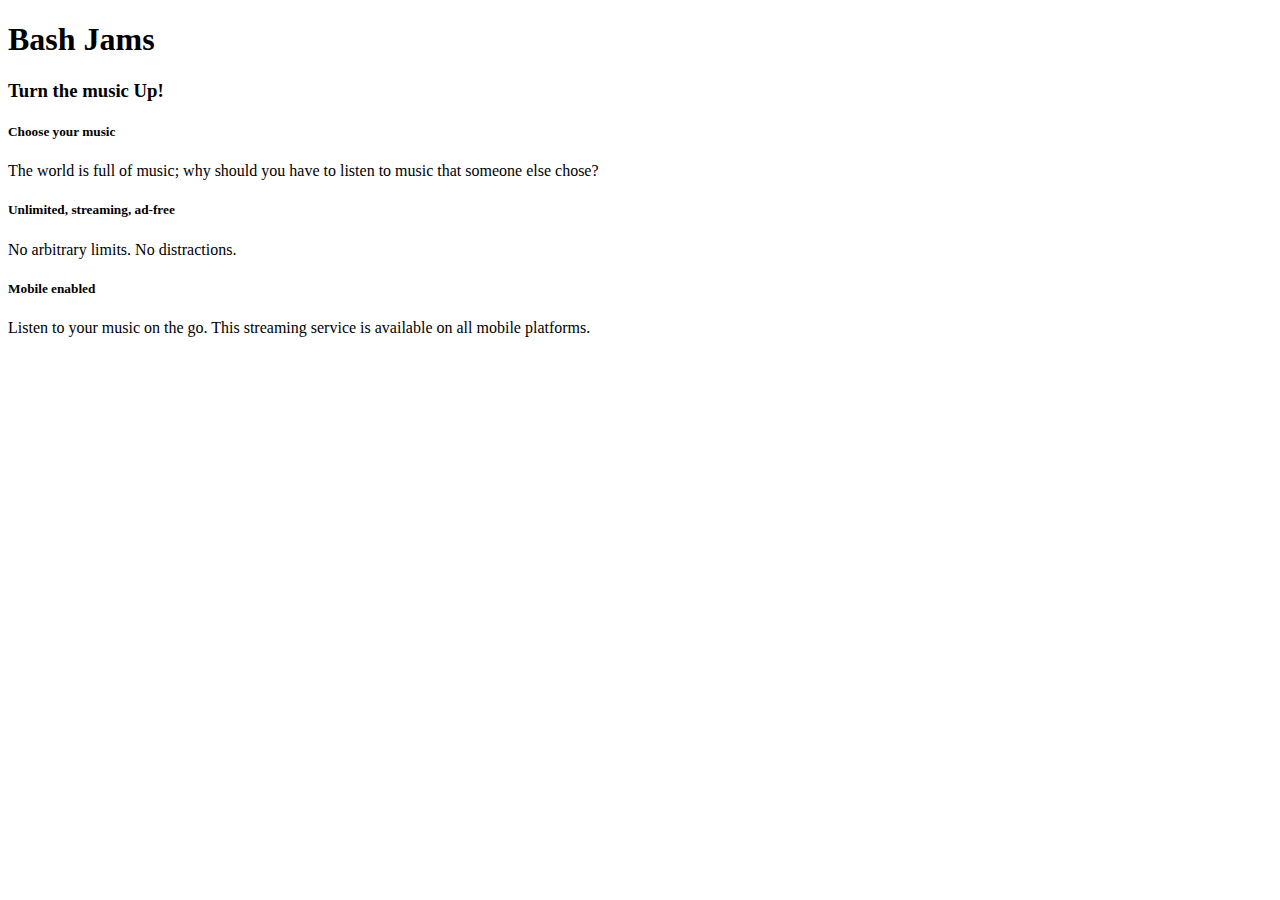
==== index.html @ 8a0df20e "completed basics of index page" ====
<!DOCTYPE html>
<html>
    <head>
        <title>Bash Jams</title>
    </head>
    <body>
        <div>
            <!-- Navigation Bar-->
        </div>
        <div>
            <!-- hero content-->
            <h1>Bash Jams</h1>
            <h3>Turn the music Up!</h3>
        </div>
        <div>
            <!-- selling points-->
            <div>
                <h5>Choose your music</h5>
                <p>The world is full of music; why should you have to listen to music that someone else chose?</p>
            </div>
            <div>
                <h5>Unlimited, streaming, ad-free</h5>
                <p>No arbitrary limits. No distractions.</p>
            </div>
            <div>
                <h5>Mobile enabled</h5>
                <p>Listen to your music on the go. This streaming service is available on all mobile platforms.</p>
            </div>
        </div>
    </body>
</html>
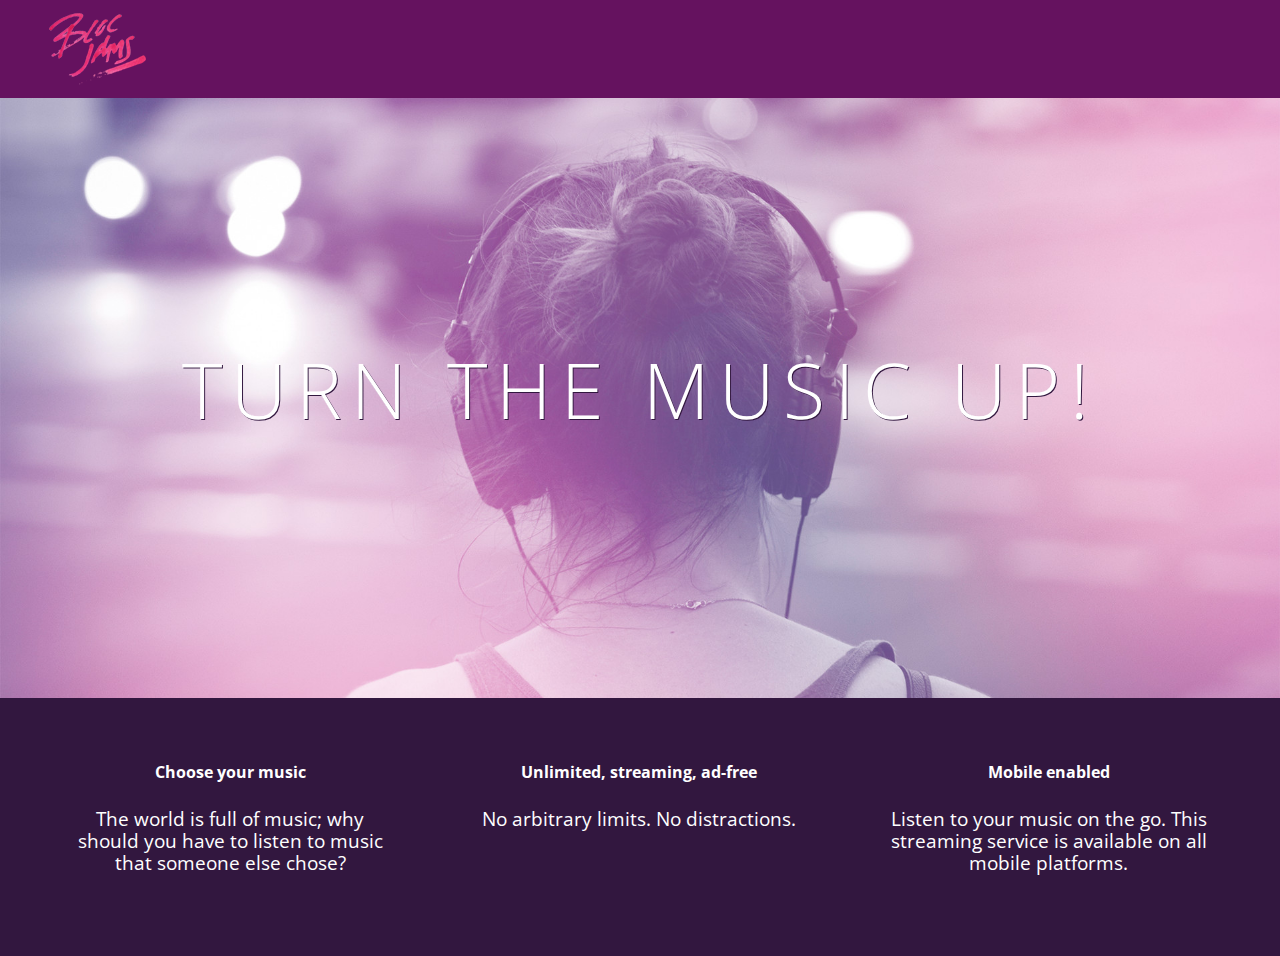
==== commit dfb522ff: "completed landing page" ====
--- a/index.html
+++ b/index.html
@@ -2,30 +2,37 @@
 <html>
     <head>
         <title>Bash Jams</title>
+        <meta name="viewport" content="width=device-width, initial-scale=1">
+        <link rel="stylesheet" type="text/css" href="https://fonts.googleapis.com/css?family=Open+Sans:400,800,600,700,300">
+        <link rel="stylesheet" type="text/css" href="https://code.ionicframework.com/ionicons/2.0.1/css/ionicons.min.css">
+        <link rel="stylesheet" type="text/css" href="styles/normalize.css">
+        <link rel="stylesheet" type="text/css" href="styles/main.css">
+        <link rel="Stylesheet" type="text/css" href="styles/landing.css">
     </head>
-    <body>
-        <div>
-            <!-- Navigation Bar-->
-        </div>
-        <div>
-            <!-- hero content-->
-            <h1>Bash Jams</h1>
-            <h3>Turn the music Up!</h3>
-        </div>
-        <div>
+    <body class="landing">
+        <nav class="navbar">
+            <img src="assets/images/bloc_jams_logo.png" alt="bash jams logo" class="logo">
+        </nav>
+        <section class="hero-content">
+            <h1 class="hero-title">Turn the music up!</h1>      
+        </section>
+        <section class="selling-points container clearfix">
             <!-- selling points-->
-            <div>
-                <h5>Choose your music</h5>
-                <p>The world is full of music; why should you have to listen to music that someone else chose?</p>
+            <div class="point column third">
+                <span class="ion-music-note"></span>
+                <h5 class="point-title">Choose your music</h5>
+                <p class="point-description">The world is full of music; why should you have to listen to music that someone else chose?</p>
             </div>
-            <div>
-                <h5>Unlimited, streaming, ad-free</h5>
-                <p>No arbitrary limits. No distractions.</p>
+            <div class="point column third">
+                <span class="ion-radio-waves"></span>
+                <h5 class="point-title">Unlimited, streaming, ad-free</h5>
+                <p class="point-description">No arbitrary limits. No distractions.</p>
             </div>
-            <div>
-                <h5>Mobile enabled</h5>
-                <p>Listen to your music on the go. This streaming service is available on all mobile platforms.</p>
+            <div class="point column third">
+                <span class="ion-iphone"></span>
+                <h5 class="point-title">Mobile enabled</h5>
+                <p class="point-description">Listen to your music on the go. This streaming service is available on all mobile platforms.</p>
             </div>
-        </div>
+        </section>
     </body>
 </html>--- a/styles/main.css
+++ b/styles/main.css
@@ -0,0 +1,60 @@
+*, *::before, *::after {
+    -moz-box-sizing: border-box;
+    -webkit-box-sizing: border-box;
+    box-sizing: border-box;
+}
+
+html {
+    height: 100%;
+    font-size: 100%;
+}
+
+body {
+    font-family: 'Open Sans';
+    color: white;
+    min-height: 100%;
+}
+
+.navbar {
+    padding: 0.5rem;
+    background-color: rgb(101,18,95);
+}
+
+.navbar .logo {
+    position: relative;
+    left: 2rem;
+}
+
+.container {
+    margin: 0 auto;
+    max-width: 64rem;
+}
+
+@media (min-width: 640px) {
+    html { font-size: 112%; }
+
+    .column {
+        float:left;
+        padding-left: 1rem;
+        padding-right: 1rem;
+    }
+
+    .column.full { width: 100%; }
+    .column.two-thirds { width: 66.6%; }
+    .column.half { width: 50%; }
+    .column.third { width: 33.3%; }
+    .column.fourth { width: 25%; }
+    .column.flow-opposite { float: right; }
+}
+
+@media (min-width: 1024px) {
+    html { font-size: 120%; }
+}
+.clearfix::after {
+    content: '.';
+    visibility: hidden;
+    height: 0;
+    clear: both;
+}
+
+
--- a/styles/landing.css
+++ b/styles/landing.css
@@ -0,0 +1,46 @@
+body.landing {
+    background-color: rgb(50,23,63);
+}
+
+.hero-content {
+    position: relative;
+    min-height: 600px;
+    background-image: url(../assets/images/bloc_jams_bg.jpg);
+    background-repeat: no-repeat;
+    background-position: center center;
+    background-size: cover;
+}
+
+.hero-content .hero-title {
+    position: absolute;
+    top: 40%;
+    -webkit-transform: translateY(-50%);
+    -moz-transform: translateY(-50%);
+    -ms-transform: translateY(-50%);
+    transform: translateY(-50%);
+    width: 100%;
+    text-align: center;
+    font-size: 4rem;
+    font-weight: 300;
+    text-transform: uppercase;
+    letter-spacing: 0.5rem;
+    text-shadow: 1px 1px 0px rgb(50,23,63);
+}
+
+.selling-points {
+    position: relative;
+}
+
+.point {
+
+    position: relative;
+    padding: 2rem;
+    text-align: center;
+}
+
+.ion-music-note,
+.ion-radio-waves,
+.ion-iphone {
+    color: rgb(233,50,117);
+    font-size: 5rem;
+}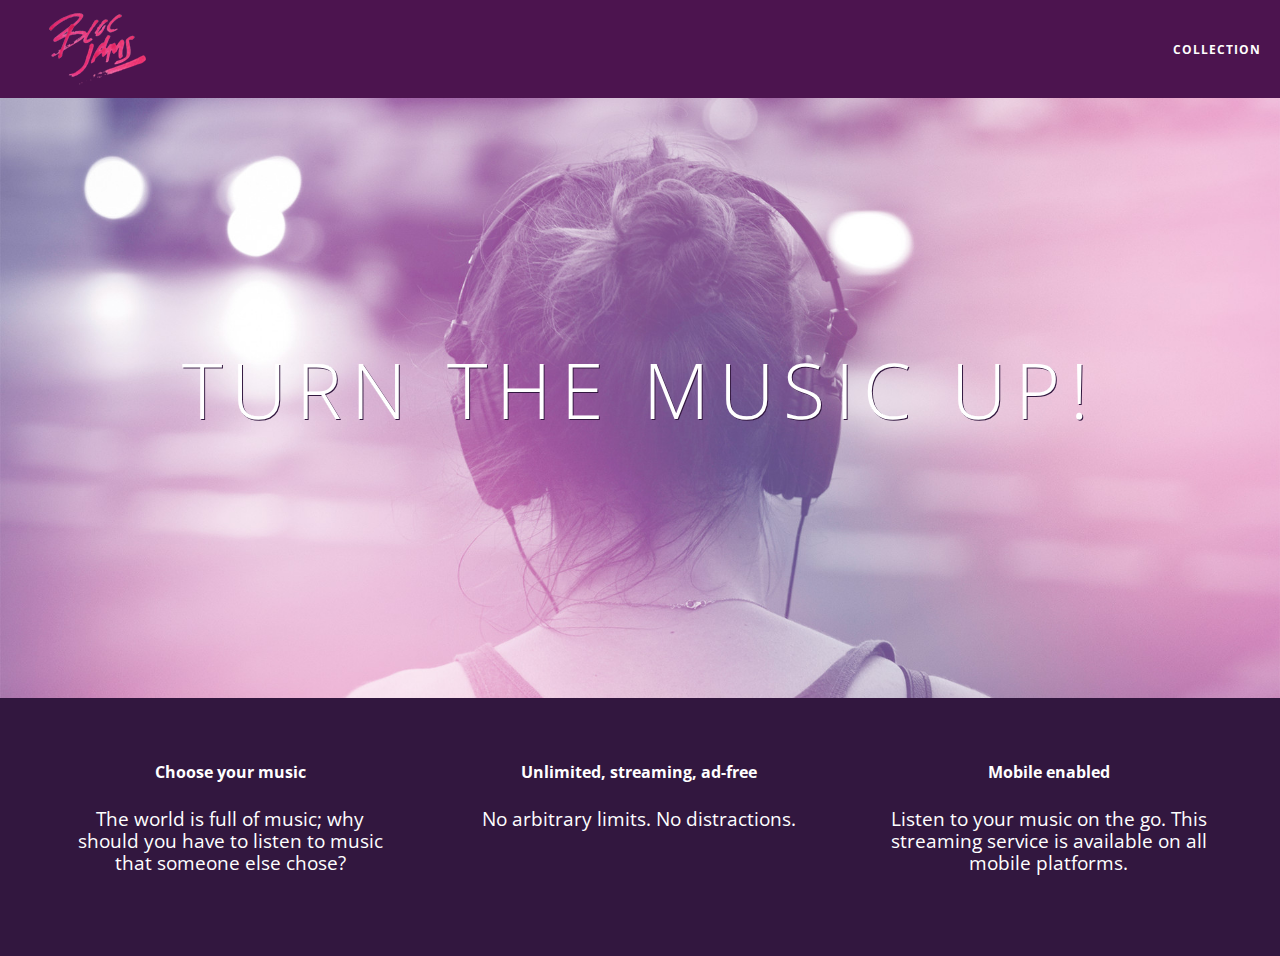
==== commit 4170e29e: "completed collection and album views" ====
--- a/index.html
+++ b/index.html
@@ -11,7 +11,12 @@
     </head>
     <body class="landing">
         <nav class="navbar">
-            <img src="assets/images/bloc_jams_logo.png" alt="bash jams logo" class="logo">
+            <a href="index.html" class="logo">
+                <img src="assets/images/bloc_jams_logo.png" alt="bash jams logo">
+            </a>
+            <div class="links-container">
+                <a href="collection.html" class="navbar-link">collection</a>
+            </div>
         </nav>
         <section class="hero-content">
             <h1 class="hero-title">Turn the music up!</h1>      
--- a/styles/main.css
+++ b/styles/main.css
@@ -16,18 +16,54 @@
 }
 
 .navbar {
+    position: relative;
     padding: 0.5rem;
-    background-color: rgb(101,18,95);
+    background-color: rgba(101,18,95,0.5);
+    z-index: 1;
 }
 
 .navbar .logo {
     position: relative;
     left: 2rem;
+    cursor: pointer;
+}
+
+.navbar .links-container {
+    display: table;
+    position: absolute;
+    top: 0;
+    right: 0;
+    height: 100px;
+    color: white;
+}
+
+.links-container .navbar-link {
+    display: table-cell;
+    position: relative;
+    height: 100%;
+    padding-left: 1rem;
+    padding-right: 1rem;
+    vertical-align: middle;
+    color: white;
+    font-size: 0.625rem;
+    letter-spacing: 0.05rem;
+    font-weight: 700;
+    text-transform: uppercase;
+    text-decoration: none;
+    cursor: pointer;
+}
+
+.links-container .navbar-link:hover {
+    color: rgb(233,50,117);
 }
 
 .container {
     margin: 0 auto;
     max-width: 64rem;
+}
+
+.container.narrow {
+    max-width: 56rem;
 }
 
 @media (min-width: 640px) {
@@ -50,6 +86,7 @@
 @media (min-width: 1024px) {
     html { font-size: 120%; }
 }
+
 .clearfix::after {
     content: '.';
     visibility: hidden;
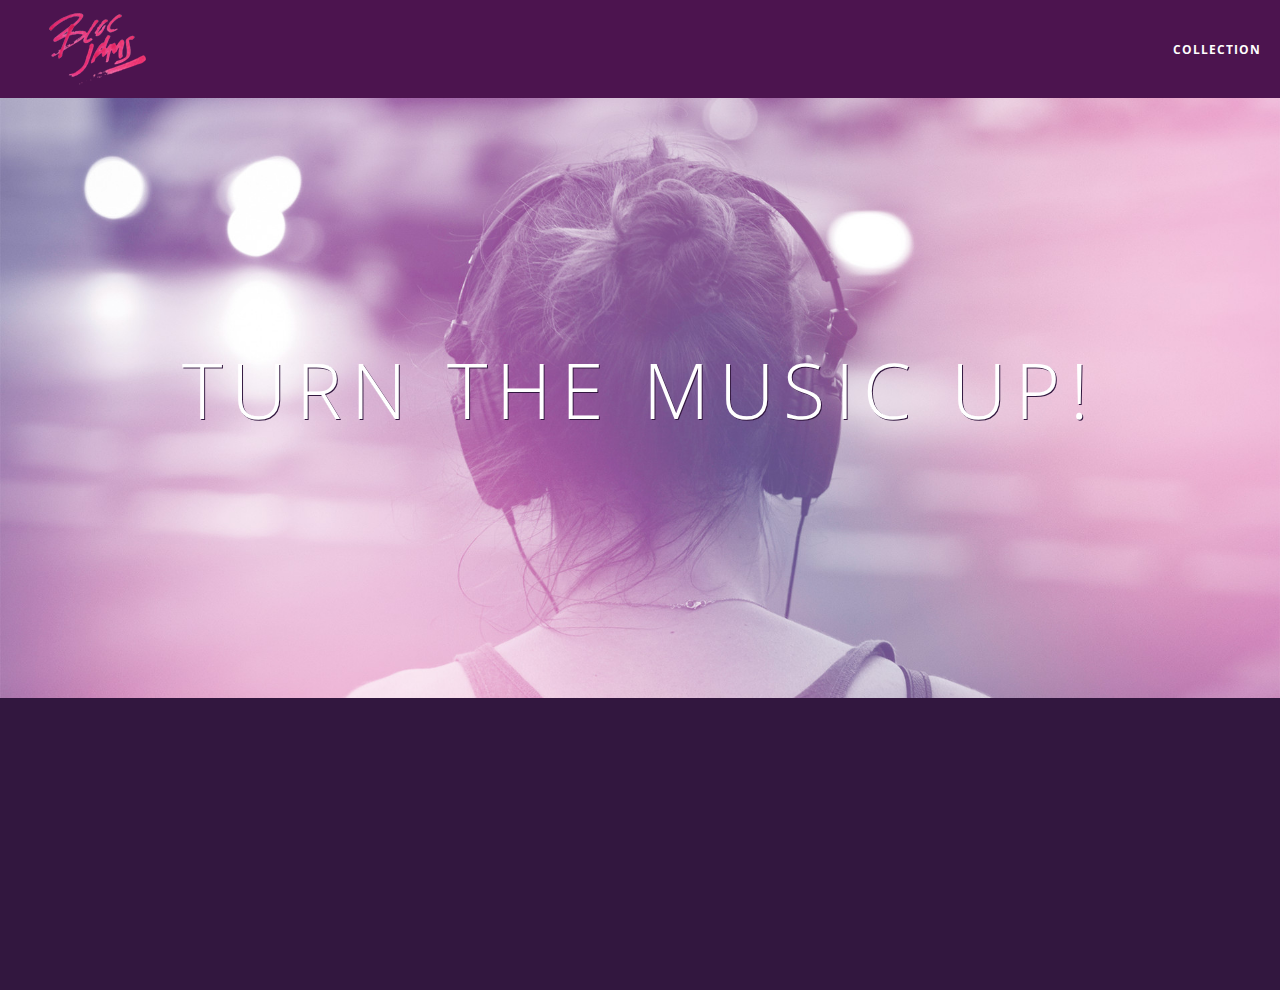
==== commit 7a40b875: "completed all pages and player bar, still lacking playback and seekbar functionality" ====
--- a/index.html
+++ b/index.html
@@ -39,5 +39,7 @@
                 <p class="point-description">Listen to your music on the go. This streaming service is available on all mobile platforms.</p>
             </div>
         </section>
+        <script src="https://code.jquery.com/jquery-2.1.3.min.js"></script>
+        <script src="scripts/landing.js"></script>
     </body>
 </html>--- a/styles/landing.css
+++ b/styles/landing.css
@@ -32,10 +32,19 @@
 }
 
 .point {
-
     position: relative;
     padding: 2rem;
     text-align: center;
+    opacity: 0;
+    -webkit-transform: scaleX(0.9) translateY(3rem);
+    -moz-transform: scaleX(0.9) translateY(3rem);
+    transform: scaleX(0.9) translateY(3rem);
+    -webkit-transition: all 0.25s ease-in-out;
+    -moz-transition: all 0.25s ease-in-out;
+    transition: all 0.25s ease-in-out;
+    -webkit-transition-delay: 0.2s;
+    -moz-transition-delay: 0.2s;
+    transition-delay: 0.2s;
 }
 
 .ion-music-note,
